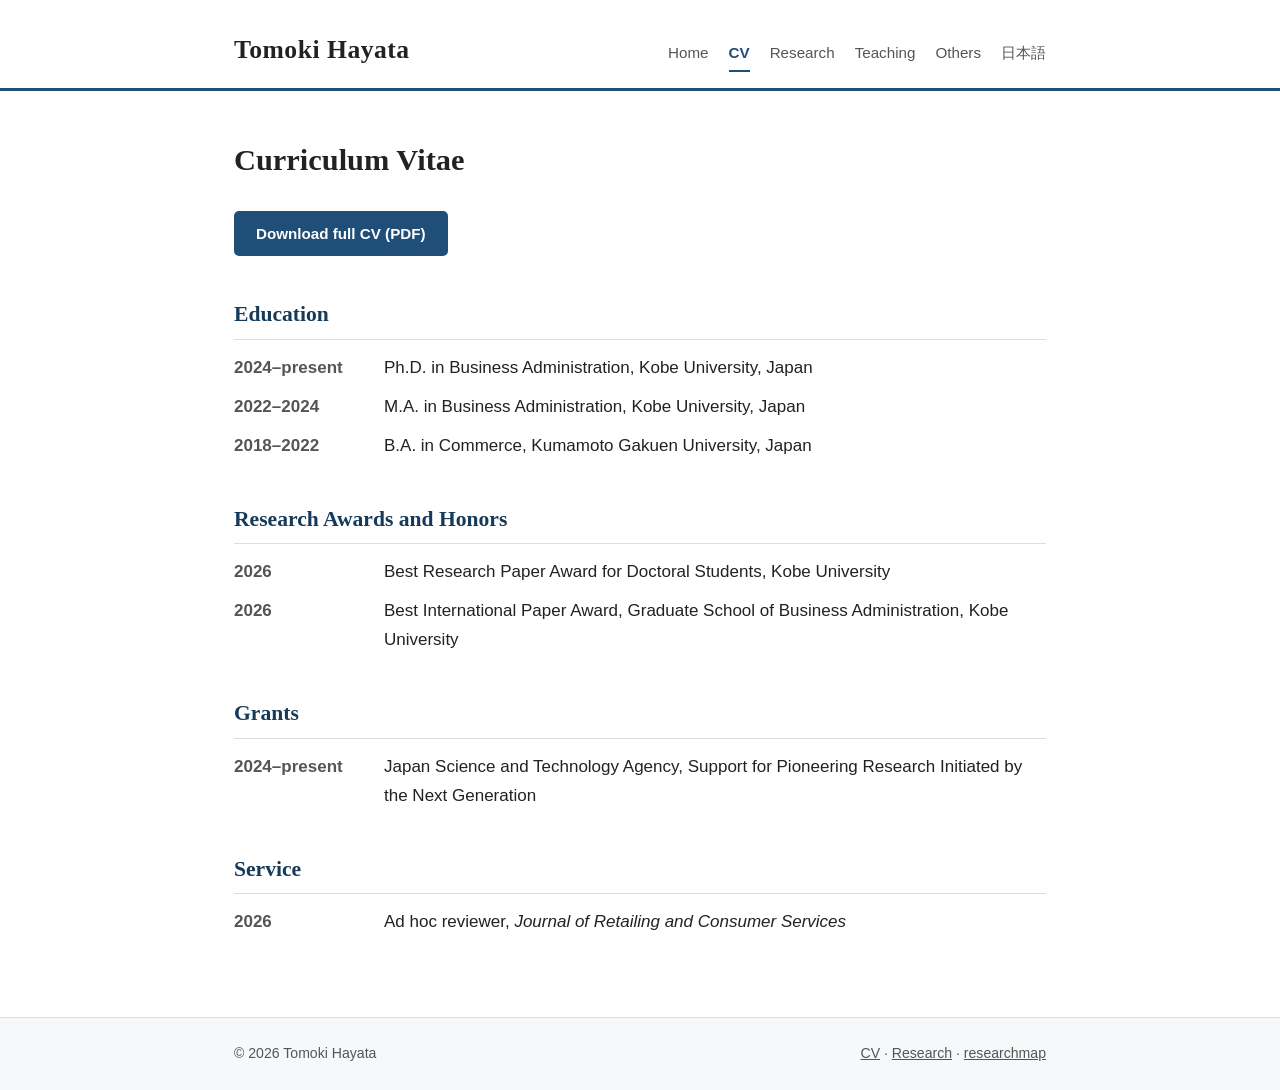
==== cv.html @ ef1b4e96 "Initial version of personal academic website (migrated from Google Sites) Co-Authored-By: Claude Fab" ====
<!DOCTYPE html>
<html lang="en">
<head>
  <meta charset="utf-8">
  <meta name="viewport" content="width=device-width, initial-scale=1">
  <title>CV — Tomoki Hayata</title>
  <link rel="stylesheet" href="assets/style.css">
</head>
<body>

<header class="site-header">
  <div class="container">
    <a class="site-title" href="index.html">Tomoki Hayata</a>
    <nav class="site-nav">
      <a href="index.html">Home</a>
      <a href="cv.html" class="active">CV</a>
      <a href="research.html">Research</a>
      <a href="teaching.html">Teaching</a>
      <a href="others.html">Others</a>
      <a href="ja.html">日本語</a>
    </nav>
  </div>
</header>

<main>
  <div class="container">

    <h1>Curriculum Vitae</h1>

    <p><a class="button" href="cv.pdf">Download full CV (PDF)</a></p>

    <h2>Education</h2>
    <ul class="cv-list">
      <li>
        <span class="date">2024&ndash;present</span>
        <span>Ph.D. in Business Administration, Kobe University, Japan</span>
      </li>
      <li>
        <span class="date">2022&ndash;2024</span>
        <span>M.A. in Business Administration, Kobe University, Japan</span>
      </li>
      <li>
        <span class="date">2018&ndash;2022</span>
        <span>B.A. in Commerce, Kumamoto Gakuen University, Japan</span>
      </li>
    </ul>

    <h2>Research Awards and Honors</h2>
    <ul class="cv-list">
      <li>
        <span class="date">2026</span>
        <span>Best Research Paper Award for Doctoral Students, Kobe University</span>
      </li>
      <li>
        <span class="date">2026</span>
        <span>Best International Paper Award, Graduate School of Business Administration, Kobe University</span>
      </li>
    </ul>

    <h2>Grants</h2>
    <ul class="cv-list">
      <li>
        <span class="date">2024&ndash;present</span>
        <span>Japan Science and Technology Agency, Support for Pioneering Research Initiated by the Next Generation</span>
      </li>
    </ul>

    <h2>Service</h2>
    <ul class="cv-list">
      <li>
        <span class="date">2026</span>
        <span>Ad hoc reviewer, <span class="journal">Journal of Retailing and Consumer Services</span></span>
      </li>
    </ul>

  </div>
</main>

<footer class="site-footer">
  <div class="container">
    <span>&copy; 2026 Tomoki Hayata</span>
    <span>
      <a href="cv.html">CV</a> &middot;
      <a href="research.html">Research</a> &middot;
      <a href="https://researchmap.jp/hayatat?lang=en">researchmap</a>
    </span>
  </div>
</footer>

</body>
</html>
---- assets/style.css ----
/* ===============================================
   Tomoki Hayata — Academic Homepage
   =============================================== */

:root {
  --accent: #1f4e79;
  --accent-dark: #163a5a;
  --text: #222222;
  --text-muted: #555555;
  --rule: #dddddd;
  --bg-soft: #f7f8fa;
  --serif: Georgia, "Times New Roman", "Hiragino Mincho ProN", "Yu Mincho", serif;
  --sans: -apple-system, BlinkMacSystemFont, "Segoe UI", Helvetica, Arial,
    "Hiragino Kaku Gothic ProN", "Yu Gothic", Meiryo, sans-serif;
}

* {
  box-sizing: border-box;
  margin: 0;
  padding: 0;
}

html {
  scroll-behavior: smooth;
}

body {
  font-family: var(--sans);
  font-size: 17px;
  line-height: 1.7;
  color: var(--text);
  background: #ffffff;
}

.container {
  max-width: 860px;
  margin: 0 auto;
  padding: 0 24px;
}

/* ---------- Header / Navigation ---------- */

.site-header {
  border-bottom: 3px solid var(--accent);
  background: #ffffff;
}

.site-header .container {
  display: flex;
  flex-wrap: wrap;
  align-items: baseline;
  justify-content: space-between;
  padding-top: 28px;
  padding-bottom: 16px;
}

.site-title {
  font-family: var(--serif);
  font-size: 1.6rem;
  font-weight: 700;
  letter-spacing: 0.02em;
  color: var(--text);
  text-decoration: none;
}

.site-nav {
  display: flex;
  flex-wrap: wrap;
  gap: 4px 20px;
  font-size: 0.95rem;
}

.site-nav a {
  color: var(--text-muted);
  text-decoration: none;
  padding: 4px 0;
  border-bottom: 2px solid transparent;
}

.site-nav a:hover {
  color: var(--accent);
}

.site-nav a.active {
  color: var(--accent);
  border-bottom-color: var(--accent);
  font-weight: 600;
}

/* ---------- Main content ---------- */

main {
  padding: 44px 0 64px;
}

h1 {
  font-family: var(--serif);
  font-size: 1.9rem;
  font-weight: 700;
  margin-bottom: 24px;
  color: var(--text);
}

h2 {
  font-family: var(--serif);
  font-size: 1.35rem;
  font-weight: 700;
  color: var(--accent-dark);
  margin: 40px 0 14px;
  padding-bottom: 6px;
  border-bottom: 1px solid var(--rule);
}

h2:first-child {
  margin-top: 0;
}

h3 {
  font-size: 1.05rem;
  font-weight: 700;
  margin: 24px 0 10px;
}

p {
  margin-bottom: 14px;
}

a {
  color: var(--accent);
}

a:hover {
  color: var(--accent-dark);
}

ul {
  margin: 0 0 16px 1.3em;
}

li {
  margin-bottom: 8px;
}

em,
.journal {
  font-style: italic;
}

/* ---------- Home: profile section ---------- */

.profile {
  display: flex;
  gap: 36px;
  align-items: flex-start;
}

.profile-photo {
  flex: 0 0 200px;
}

.profile-photo img {
  width: 200px;
  height: auto;
  border-radius: 6px;
  display: block;
}

.profile-text h1 {
  margin-bottom: 4px;
}

.profile-text .affiliation {
  color: var(--text-muted);
  margin-bottom: 18px;
  line-height: 1.5;
}

/* ---------- Contact block ---------- */

.contact-list {
  list-style: none;
  margin-left: 0;
}

.contact-list li {
  margin-bottom: 6px;
}

.contact-list .label {
  display: inline-block;
  min-width: 90px;
  font-weight: 600;
  color: var(--text-muted);
}

/* ---------- News / spotlight ---------- */

.news-list {
  list-style: none;
  margin-left: 0;
}

.news-list li {
  display: flex;
  gap: 16px;
  margin-bottom: 10px;
}

.news-list .date {
  flex: 0 0 90px;
  font-weight: 600;
  color: var(--accent-dark);
}

/* ---------- CV-style date rows ---------- */

.cv-list {
  list-style: none;
  margin-left: 0;
}

.cv-list li {
  display: flex;
  gap: 20px;
  margin-bottom: 10px;
}

.cv-list .date {
  flex: 0 0 130px;
  font-weight: 600;
  color: var(--text-muted);
}

/* ---------- Publication list ---------- */

.pub-list {
  list-style: none;
  margin-left: 0;
}

.pub-list li {
  margin-bottom: 16px;
  padding-left: 1.2em;
  text-indent: -1.2em;
}

/* ---------- Buttons ---------- */

.button {
  display: inline-block;
  background: var(--accent);
  color: #ffffff;
  padding: 10px 22px;
  border-radius: 5px;
  text-decoration: none;
  font-weight: 600;
  font-size: 0.95rem;
}

.button:hover {
  background: var(--accent-dark);
  color: #ffffff;
}

/* ---------- Footer ---------- */

.site-footer {
  border-top: 1px solid var(--rule);
  background: var(--bg-soft);
  padding: 24px 0;
  font-size: 0.88rem;
  color: var(--text-muted);
}

.site-footer .container {
  display: flex;
  flex-wrap: wrap;
  gap: 8px 24px;
  justify-content: space-between;
}

.site-footer a {
  color: var(--text-muted);
}

/* ---------- Responsive ---------- */

@media (max-width: 640px) {
  .site-header .container {
    flex-direction: column;
    gap: 10px;
  }

  .profile {
    flex-direction: column;
    align-items: center;
    text-align: center;
  }

  .profile-text {
    text-align: left;
  }

  .news-list li,
  .cv-list li {
    flex-direction: column;
    gap: 0;
  }

  .news-list .date,
  .cv-list .date {
    flex: none;
  }
}
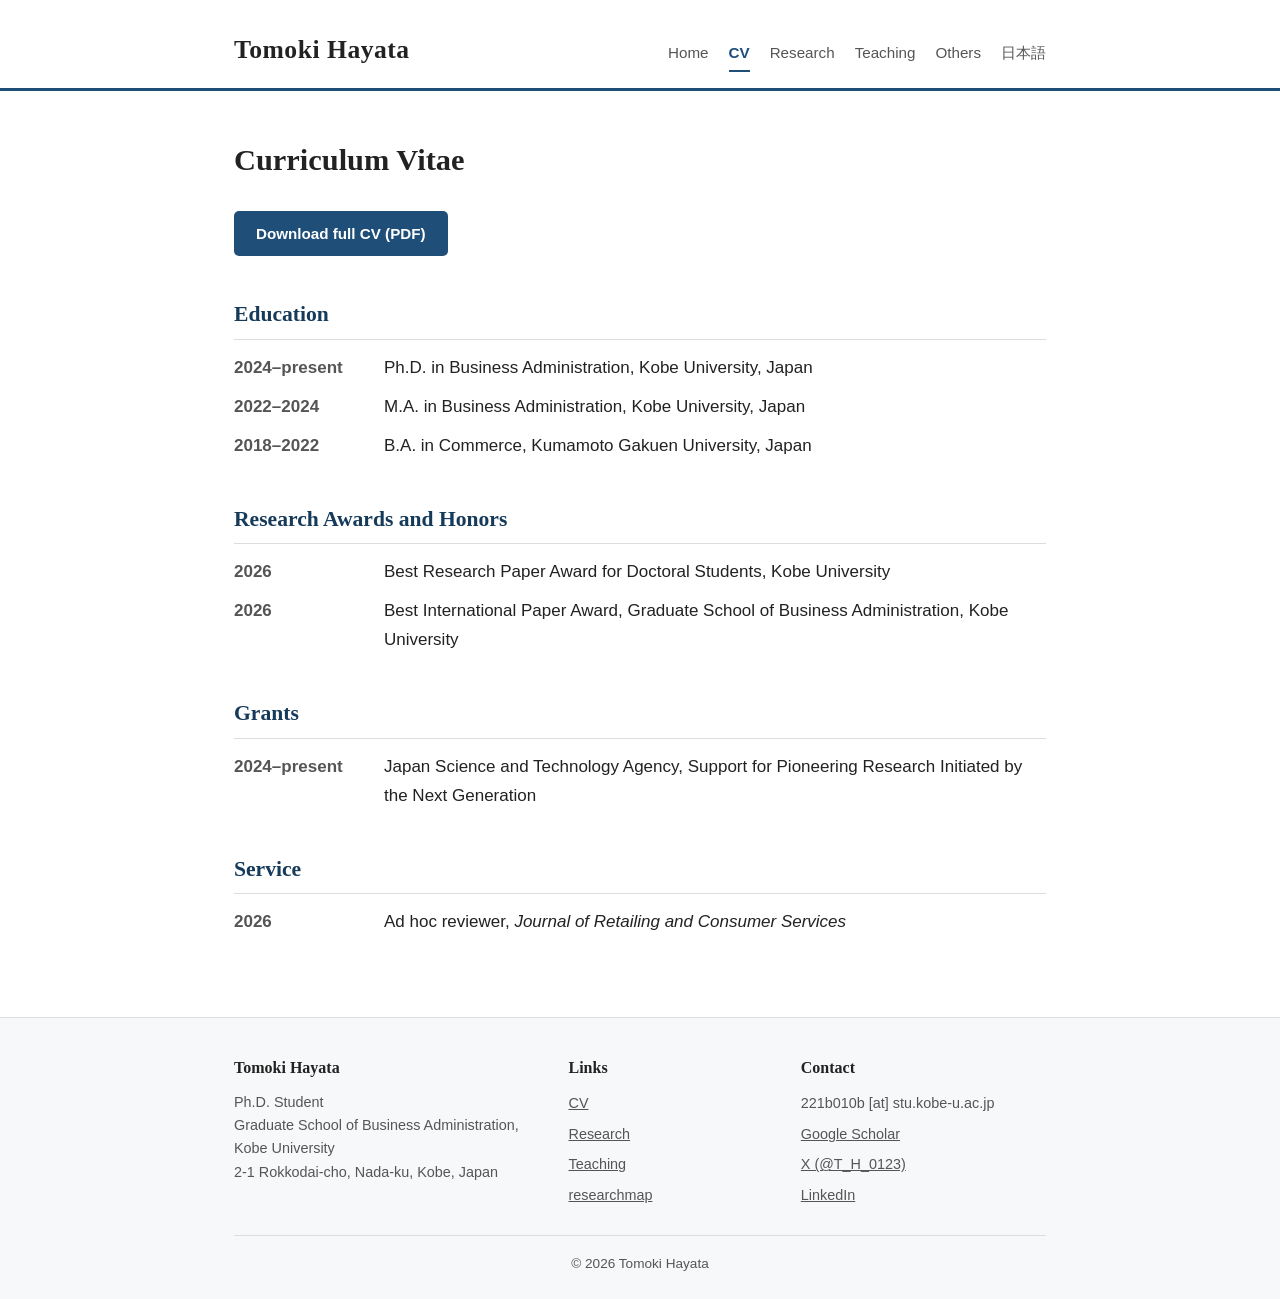
==== commit f3a60a35: "Restyle home and research pages after gitagopinath.github.io - Home: third-person bio, email/office " ====
--- a/cv.html
+++ b/cv.html
@@ -78,12 +78,35 @@
 
 <footer class="site-footer">
   <div class="container">
-    <span>&copy; 2026 Tomoki Hayata</span>
-    <span>
-      <a href="cv.html">CV</a> &middot;
-      <a href="research.html">Research</a> &middot;
-      <a href="https://researchmap.jp/hayatat?lang=en">researchmap</a>
-    </span>
+    <div class="footer-cols">
+      <div>
+        <h4>Tomoki Hayata</h4>
+        <p>
+          Ph.D. Student<br>
+          Graduate School of Business Administration, Kobe University<br>
+          2-1 Rokkodai-cho, Nada-ku, Kobe, Japan
+        </p>
+      </div>
+      <div>
+        <h4>Links</h4>
+        <ul>
+          <li><a href="cv.html">CV</a></li>
+          <li><a href="research.html">Research</a></li>
+          <li><a href="teaching.html">Teaching</a></li>
+          <li><a href="https://researchmap.jp/hayatat?lang=en">researchmap</a></li>
+        </ul>
+      </div>
+      <div>
+        <h4>Contact</h4>
+        <ul>
+          <li>221b010b [at] stu.kobe-u.ac.jp</li>
+          <li><a href="https://scholar.google.com/citations?user=lMuCdc4AAAAJ">Google Scholar</a></li>
+          <li><a href="https://twitter.com/T_H_0123">X (@T_H_0123)</a></li>
+          <li><a href="https://www.linkedin.com/in/tomoki-hayata-b653423a1">LinkedIn</a></li>
+        </ul>
+      </div>
+    </div>
+    <div class="footer-bottom">&copy; 2026 Tomoki Hayata</div>
   </div>
 </footer>
 
--- a/assets/style.css
+++ b/assets/style.css
@@ -175,6 +175,117 @@
   line-height: 1.5;
 }
 
+/* ---------- Profile contact lines & social icons ---------- */
+
+.profile-contact {
+  margin: 4px 0 0;
+  color: var(--text-muted);
+  font-size: 0.95rem;
+  line-height: 1.6;
+}
+
+.profile-contact .label {
+  font-weight: 600;
+}
+
+.social-icons {
+  display: flex;
+  align-items: center;
+  gap: 12px;
+  margin-top: 14px;
+}
+
+.social-icons a {
+  display: inline-flex;
+  align-items: center;
+  justify-content: center;
+  width: 36px;
+  height: 36px;
+  border-radius: 50%;
+  background: var(--bg-soft);
+  border: 1px solid var(--rule);
+}
+
+.social-icons a:hover {
+  background: var(--accent);
+  border-color: var(--accent);
+}
+
+.social-icons svg {
+  width: 17px;
+  height: 17px;
+  fill: var(--accent-dark);
+}
+
+.social-icons a:hover svg {
+  fill: #ffffff;
+}
+
+/* ---------- Spotlight cards ---------- */
+
+.spotlight-grid {
+  display: grid;
+  grid-template-columns: repeat(3, 1fr);
+  gap: 20px;
+  margin-top: 6px;
+}
+
+.spotlight-card {
+  display: flex;
+  flex-direction: column;
+  gap: 8px;
+  border: 1px solid var(--rule);
+  border-top: 3px solid var(--accent);
+  border-radius: 8px;
+  padding: 18px;
+  background: #ffffff;
+  box-shadow: 0 1px 3px rgba(0, 0, 0, 0.06);
+}
+
+.spotlight-card .tag {
+  font-size: 0.72rem;
+  font-weight: 700;
+  letter-spacing: 0.09em;
+  text-transform: uppercase;
+  color: var(--accent);
+}
+
+.spotlight-card .title {
+  font-weight: 600;
+  line-height: 1.45;
+}
+
+.spotlight-card .meta {
+  font-size: 0.87rem;
+  color: var(--text-muted);
+}
+
+.spotlight-card .more {
+  margin-top: auto;
+  padding-top: 4px;
+  font-size: 0.9rem;
+  font-weight: 600;
+  text-decoration: none;
+}
+
+/* ---------- Publication entries ---------- */
+
+.pub-entry {
+  margin-bottom: 22px;
+}
+
+.pub-entry .pub-title {
+  font-weight: 700;
+}
+
+.pub-entry .pub-authors {
+  margin-bottom: 0;
+}
+
+.pub-entry .pub-venue {
+  margin-bottom: 0;
+}
+
 /* ---------- Contact block ---------- */
 
 .contact-list {
@@ -267,20 +378,52 @@
 .site-footer {
   border-top: 1px solid var(--rule);
   background: var(--bg-soft);
-  padding: 24px 0;
-  font-size: 0.88rem;
-  color: var(--text-muted);
-}
-
-.site-footer .container {
-  display: flex;
-  flex-wrap: wrap;
-  gap: 8px 24px;
-  justify-content: space-between;
+  padding: 36px 0 24px;
+  font-size: 0.9rem;
+  color: var(--text-muted);
 }
 
 .site-footer a {
   color: var(--text-muted);
+}
+
+.site-footer a:hover {
+  color: var(--accent);
+}
+
+.footer-cols {
+  display: grid;
+  grid-template-columns: 1.5fr 1fr 1.2fr;
+  gap: 28px;
+  padding-bottom: 22px;
+}
+
+.footer-cols h4 {
+  font-family: var(--serif);
+  font-size: 1rem;
+  color: var(--text);
+  margin-bottom: 10px;
+}
+
+.footer-cols p {
+  margin-bottom: 6px;
+  line-height: 1.6;
+}
+
+.footer-cols ul {
+  list-style: none;
+  margin: 0;
+}
+
+.footer-cols li {
+  margin-bottom: 6px;
+}
+
+.footer-bottom {
+  border-top: 1px solid var(--rule);
+  padding-top: 16px;
+  text-align: center;
+  font-size: 0.85rem;
 }
 
 /* ---------- Responsive ---------- */
@@ -311,4 +454,23 @@
   .cv-list .date {
     flex: none;
   }
-}
+
+  .profile .social-icons {
+    justify-content: center;
+  }
+
+  .profile-text .social-icons {
+    justify-content: flex-start;
+  }
+}
+
+@media (max-width: 760px) {
+  .spotlight-grid {
+    grid-template-columns: 1fr;
+  }
+
+  .footer-cols {
+    grid-template-columns: 1fr;
+    gap: 20px;
+  }
+}
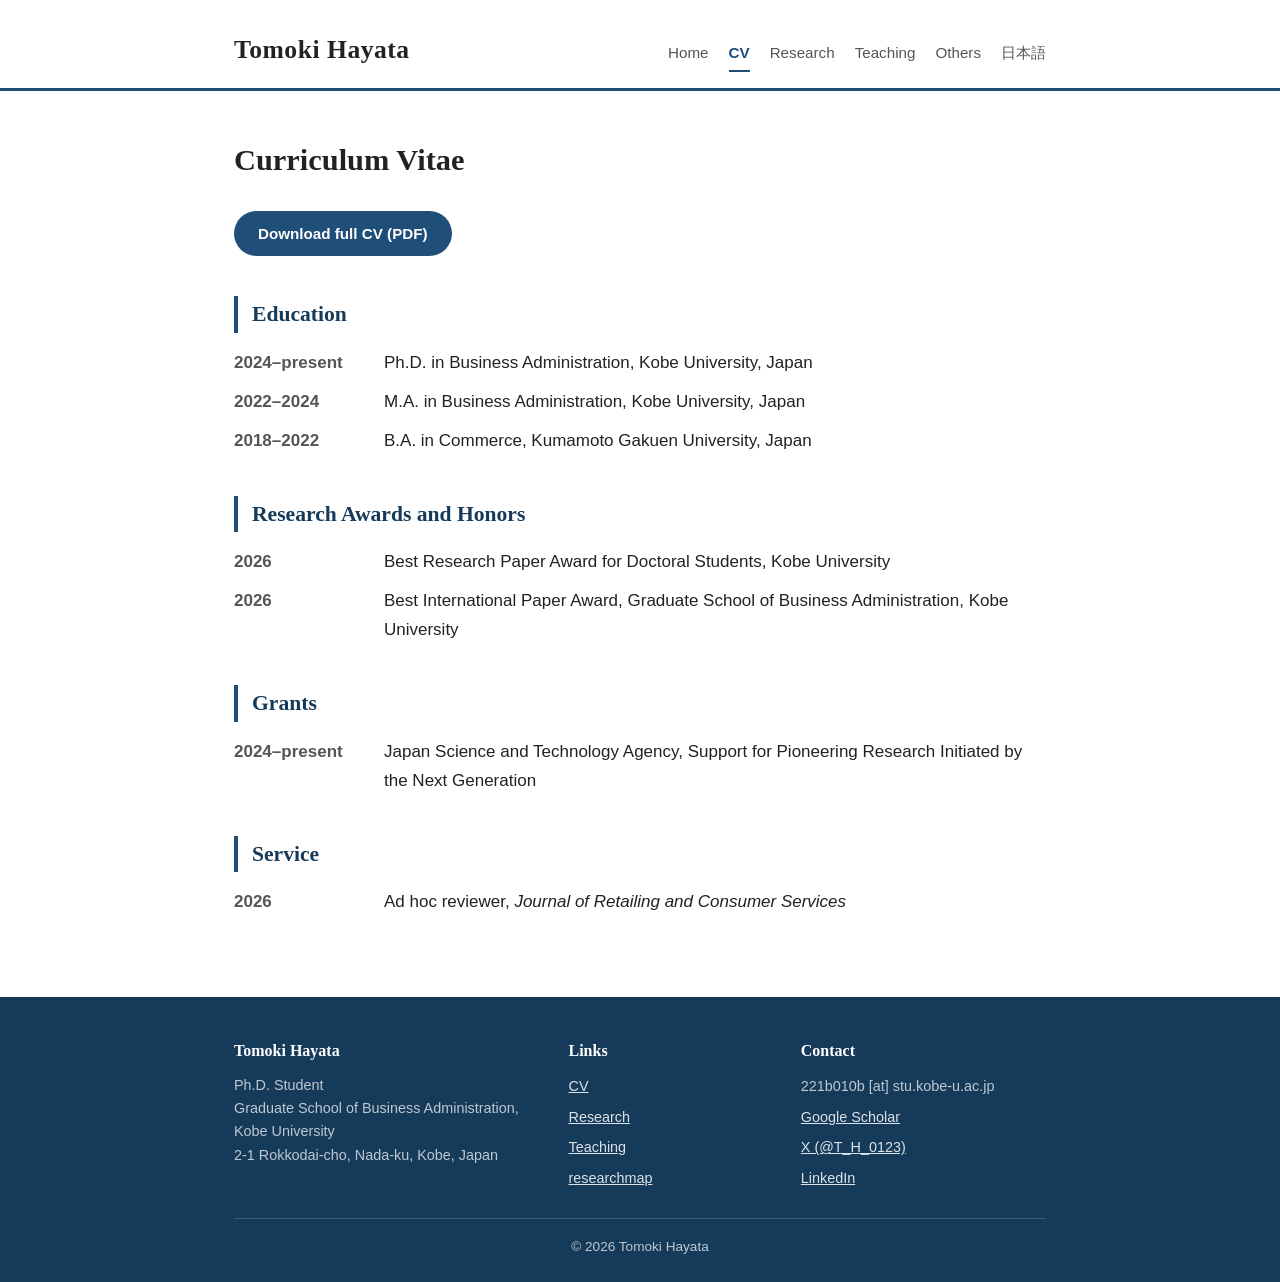
==== commit 647b896b: "Add profile photo, abstracts, favicon, OGP tags, and R&R list - Crop and install user's photo as ima" ====
--- a/cv.html
+++ b/cv.html
@@ -4,6 +4,13 @@
   <meta charset="utf-8">
   <meta name="viewport" content="width=device-width, initial-scale=1">
   <title>CV — Tomoki Hayata</title>
+  <meta name="description" content="Curriculum vitae of Tomoki Hayata, Ph.D. Student at Kobe University.">
+  <meta property="og:title" content="CV — Tomoki Hayata">
+  <meta property="og:description" content="Curriculum vitae of Tomoki Hayata, Ph.D. Student at Kobe University.">
+  <meta property="og:type" content="website">
+  <meta property="og:locale" content="en_US">
+  <meta name="twitter:card" content="summary">
+  <link rel="icon" type="image/svg+xml" href="images/favicon.svg">
   <link rel="stylesheet" href="assets/style.css">
 </head>
 <body>
--- a/assets/style.css
+++ b/assets/style.css
@@ -5,6 +5,8 @@
 :root {
   --accent: #1f4e79;
   --accent-dark: #163a5a;
+  --gold: #b07d2b;
+  --gold-dark: #8a6420;
   --text: #222222;
   --text-muted: #555555;
   --rule: #dddddd;
@@ -106,9 +108,9 @@
   font-size: 1.35rem;
   font-weight: 700;
   color: var(--accent-dark);
-  margin: 40px 0 14px;
-  padding-bottom: 6px;
-  border-bottom: 1px solid var(--rule);
+  margin: 40px 0 16px;
+  padding-left: 14px;
+  border-left: 4px solid var(--accent);
 }
 
 h2:first-child {
@@ -146,7 +148,18 @@
   font-style: italic;
 }
 
-/* ---------- Home: profile section ---------- */
+/* ---------- Home: hero band & profile section ---------- */
+
+main.has-hero {
+  padding-top: 0;
+}
+
+.hero {
+  background: linear-gradient(180deg, #eef3f8 0%, #ffffff 100%);
+  border-bottom: 1px solid var(--rule);
+  padding: 52px 0 44px;
+  margin-bottom: 44px;
+}
 
 .profile {
   display: flex;
@@ -240,14 +253,33 @@
   padding: 18px;
   background: #ffffff;
   box-shadow: 0 1px 3px rgba(0, 0, 0, 0.06);
+  transition: transform 0.15s ease, box-shadow 0.15s ease;
+}
+
+.spotlight-card:hover {
+  transform: translateY(-3px);
+  box-shadow: 0 8px 18px rgba(31, 78, 121, 0.14);
+}
+
+.spotlight-card.award {
+  border-top-color: var(--gold);
 }
 
 .spotlight-card .tag {
-  font-size: 0.72rem;
+  align-self: flex-start;
+  font-size: 0.7rem;
   font-weight: 700;
   letter-spacing: 0.09em;
   text-transform: uppercase;
   color: var(--accent);
+  background: rgba(31, 78, 121, 0.08);
+  padding: 3px 10px;
+  border-radius: 999px;
+}
+
+.spotlight-card.award .tag {
+  color: var(--gold-dark);
+  background: rgba(176, 125, 43, 0.12);
 }
 
 .spotlight-card .title {
@@ -280,10 +312,74 @@
 
 .pub-entry .pub-authors {
   margin-bottom: 0;
+  color: var(--text-muted);
+  font-size: 0.95rem;
 }
 
 .pub-entry .pub-venue {
   margin-bottom: 0;
+}
+
+.pub-entry .pub-links {
+  margin: 8px 0 0;
+}
+
+.pub-link {
+  display: inline-block;
+  font-size: 0.8rem;
+  font-weight: 600;
+  padding: 3px 14px;
+  margin-right: 8px;
+  border: 1.5px solid var(--accent);
+  border-radius: 999px;
+  color: var(--accent);
+  text-decoration: none;
+  transition: background 0.15s ease, color 0.15s ease;
+}
+
+.pub-link:hover {
+  background: var(--accent);
+  color: #ffffff;
+}
+
+.pub-entry details.abstract {
+  margin-top: 10px;
+}
+
+.pub-entry details.abstract summary {
+  cursor: pointer;
+  display: inline-block;
+  font-size: 0.8rem;
+  font-weight: 600;
+  color: var(--accent);
+  padding: 3px 14px;
+  border: 1.5px solid var(--rule);
+  border-radius: 999px;
+  user-select: none;
+}
+
+.pub-entry details.abstract summary:hover {
+  border-color: var(--accent);
+}
+
+.pub-entry details.abstract[open] summary {
+  background: var(--bg-soft);
+  border-color: var(--accent);
+}
+
+.pub-entry details.abstract p {
+  margin: 10px 0 0;
+  padding: 14px 16px;
+  background: var(--bg-soft);
+  border-left: 3px solid var(--accent);
+  border-radius: 0 6px 6px 0;
+  font-size: 0.93rem;
+  line-height: 1.7;
+}
+
+.rip-note {
+  font-size: 0.88rem;
+  color: var(--text-muted);
 }
 
 /* ---------- Contact block ---------- */
@@ -361,8 +457,8 @@
   display: inline-block;
   background: var(--accent);
   color: #ffffff;
-  padding: 10px 22px;
-  border-radius: 5px;
+  padding: 10px 24px;
+  border-radius: 999px;
   text-decoration: none;
   font-weight: 600;
   font-size: 0.95rem;
@@ -376,19 +472,18 @@
 /* ---------- Footer ---------- */
 
 .site-footer {
-  border-top: 1px solid var(--rule);
-  background: var(--bg-soft);
-  padding: 36px 0 24px;
+  background: var(--accent-dark);
+  padding: 40px 0 24px;
   font-size: 0.9rem;
-  color: var(--text-muted);
+  color: rgba(255, 255, 255, 0.72);
 }
 
 .site-footer a {
-  color: var(--text-muted);
+  color: rgba(255, 255, 255, 0.85);
 }
 
 .site-footer a:hover {
-  color: var(--accent);
+  color: #ffffff;
 }
 
 .footer-cols {
@@ -401,7 +496,7 @@
 .footer-cols h4 {
   font-family: var(--serif);
   font-size: 1rem;
-  color: var(--text);
+  color: #ffffff;
   margin-bottom: 10px;
 }
 
@@ -420,7 +515,7 @@
 }
 
 .footer-bottom {
-  border-top: 1px solid var(--rule);
+  border-top: 1px solid rgba(255, 255, 255, 0.18);
   padding-top: 16px;
   text-align: center;
   font-size: 0.85rem;
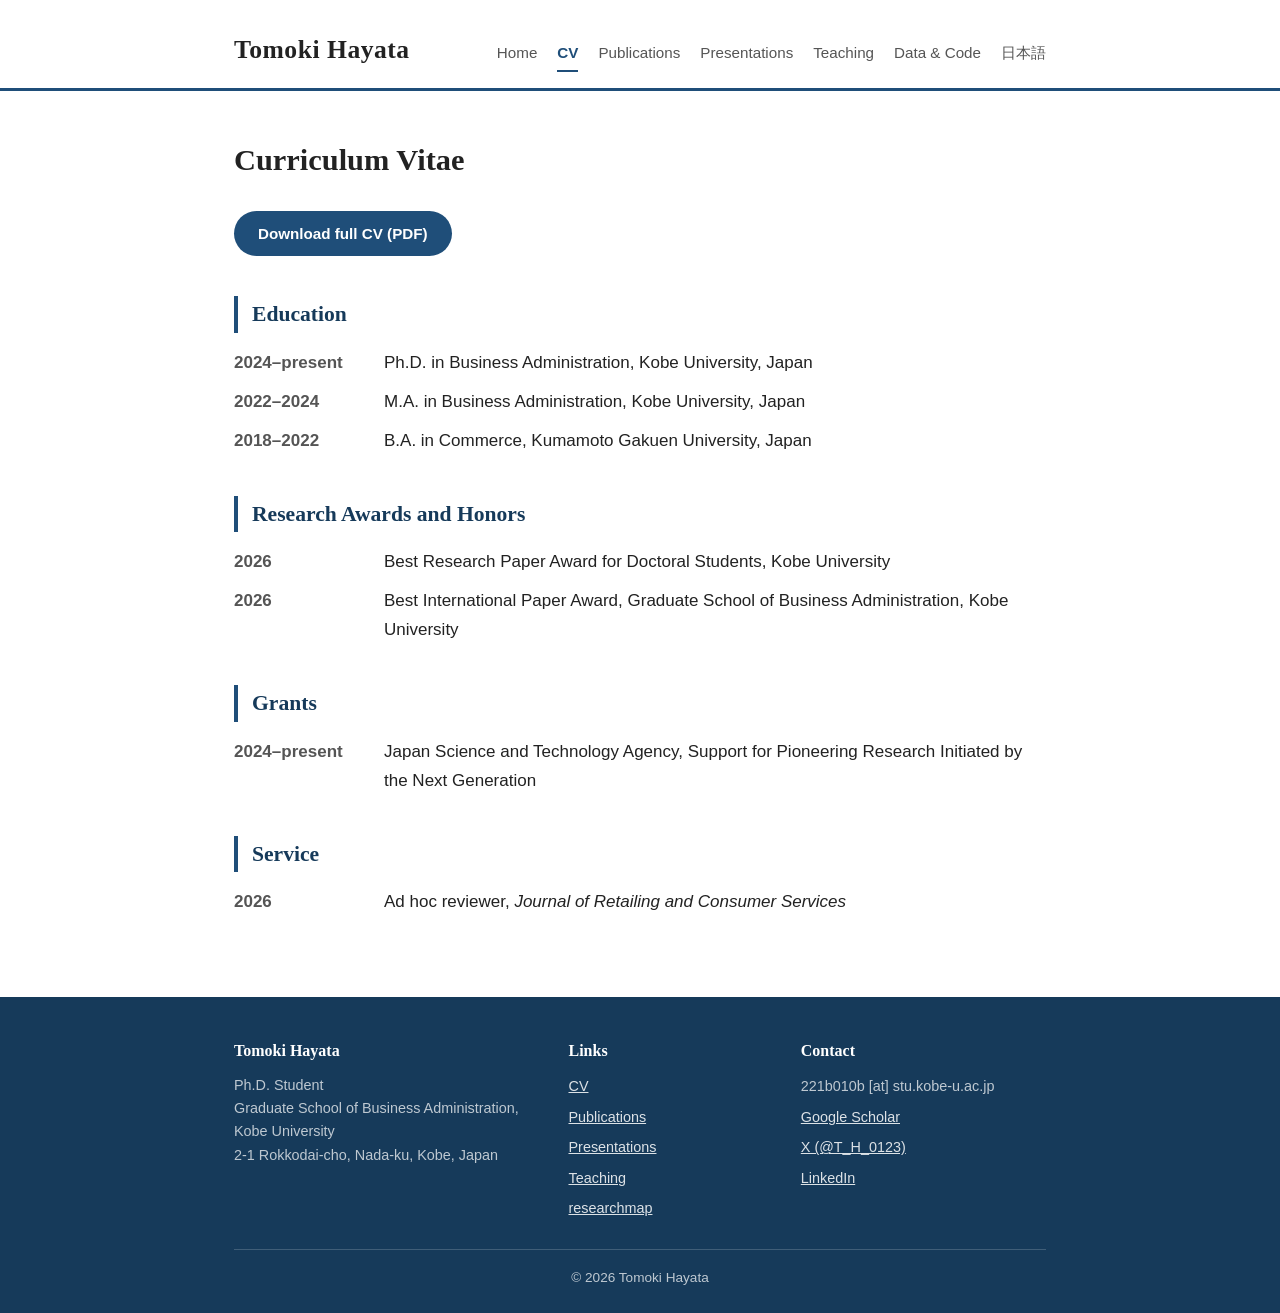
==== commit e7bab817: "Add Google Analytics 4 tag to all pages Co-Authored-By: Claude Fable 5 <noreply@anthropic.com>" ====
--- a/cv.html
+++ b/cv.html
@@ -3,12 +3,22 @@
 <head>
   <meta charset="utf-8">
   <meta name="viewport" content="width=device-width, initial-scale=1">
+  <!-- Google tag (gtag.js) -->
+  <script async src="https://www.googletagmanager.com/gtag/js?id=G-VNYNLFW60Y"></script>
+  <script>
+    window.dataLayer = window.dataLayer || [];
+    function gtag(){dataLayer.push(arguments);}
+    gtag('js', new Date());
+    gtag('config', 'G-VNYNLFW60Y');
+  </script>
   <title>CV — Tomoki Hayata</title>
   <meta name="description" content="Curriculum vitae of Tomoki Hayata, Ph.D. Student at Kobe University.">
   <meta property="og:title" content="CV — Tomoki Hayata">
   <meta property="og:description" content="Curriculum vitae of Tomoki Hayata, Ph.D. Student at Kobe University.">
   <meta property="og:type" content="website">
   <meta property="og:locale" content="en_US">
+  <meta property="og:url" content="https://hayatat-totrian.github.io/cv.html">
+  <meta property="og:image" content="https://hayatat-totrian.github.io/images/profile.jpg">
   <meta name="twitter:card" content="summary">
   <link rel="icon" type="image/svg+xml" href="images/favicon.svg">
   <link rel="stylesheet" href="assets/style.css">
@@ -21,9 +31,10 @@
     <nav class="site-nav">
       <a href="index.html">Home</a>
       <a href="cv.html" class="active">CV</a>
-      <a href="research.html">Research</a>
+      <a href="publications.html">Publications</a>
+      <a href="presentations.html">Presentations</a>
       <a href="teaching.html">Teaching</a>
-      <a href="others.html">Others</a>
+      <a href="data.html">Data &amp; Code</a>
       <a href="ja.html">日本語</a>
     </nav>
   </div>
@@ -98,7 +109,8 @@
         <h4>Links</h4>
         <ul>
           <li><a href="cv.html">CV</a></li>
-          <li><a href="research.html">Research</a></li>
+          <li><a href="publications.html">Publications</a></li>
+          <li><a href="presentations.html">Presentations</a></li>
           <li><a href="teaching.html">Teaching</a></li>
           <li><a href="https://researchmap.jp/hayatat?lang=en">researchmap</a></li>
         </ul>
--- a/assets/style.css
+++ b/assets/style.css
@@ -155,12 +155,26 @@
 }
 
 .hero {
+  position: relative;
+  overflow: hidden;
   background: linear-gradient(180deg, #eef3f8 0%, #ffffff 100%);
   border-bottom: 1px solid var(--rule);
   padding: 52px 0 44px;
   margin-bottom: 44px;
 }
 
+.hero-canvas {
+  position: absolute;
+  inset: 0;
+  width: 100%;
+  height: 100%;
+}
+
+.hero .container {
+  position: relative;
+  z-index: 1;
+}
+
 .profile {
   display: flex;
   gap: 36px;
@@ -169,6 +183,7 @@
 
 .profile-photo {
   flex: 0 0 200px;
+  margin-top: 14px;
 }
 
 .profile-photo img {
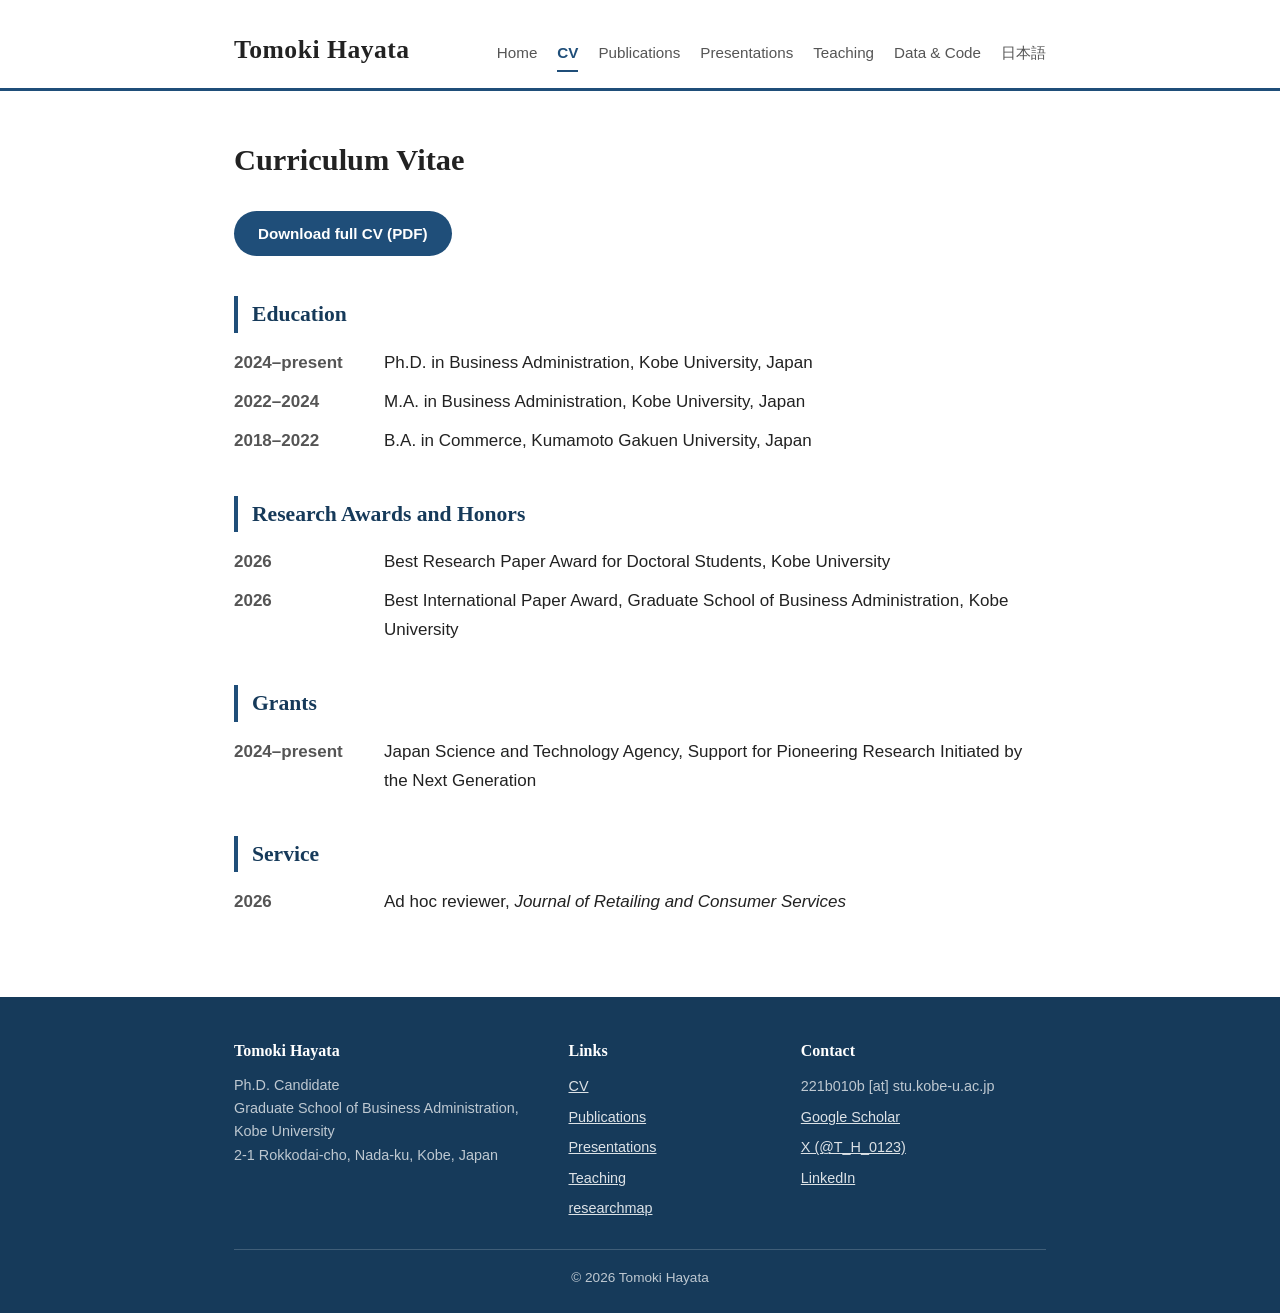
==== commit 4ae9fa3c: "Refresh bio, research interests, and title to Ph.D. Candidate; update CV - New three-sentence bio on" ====
--- a/cv.html
+++ b/cv.html
@@ -12,9 +12,9 @@
     gtag('config', 'G-VNYNLFW60Y');
   </script>
   <title>CV — Tomoki Hayata</title>
-  <meta name="description" content="Curriculum vitae of Tomoki Hayata, Ph.D. Student at Kobe University.">
+  <meta name="description" content="Curriculum vitae of Tomoki Hayata, Ph.D. Candidate at Kobe University.">
   <meta property="og:title" content="CV — Tomoki Hayata">
-  <meta property="og:description" content="Curriculum vitae of Tomoki Hayata, Ph.D. Student at Kobe University.">
+  <meta property="og:description" content="Curriculum vitae of Tomoki Hayata, Ph.D. Candidate at Kobe University.">
   <meta property="og:type" content="website">
   <meta property="og:locale" content="en_US">
   <meta property="og:url" content="https://hayatat-totrian.github.io/cv.html">
@@ -100,7 +100,7 @@
       <div>
         <h4>Tomoki Hayata</h4>
         <p>
-          Ph.D. Student<br>
+          Ph.D. Candidate<br>
           Graduate School of Business Administration, Kobe University<br>
           2-1 Rokkodai-cho, Nada-ku, Kobe, Japan
         </p>
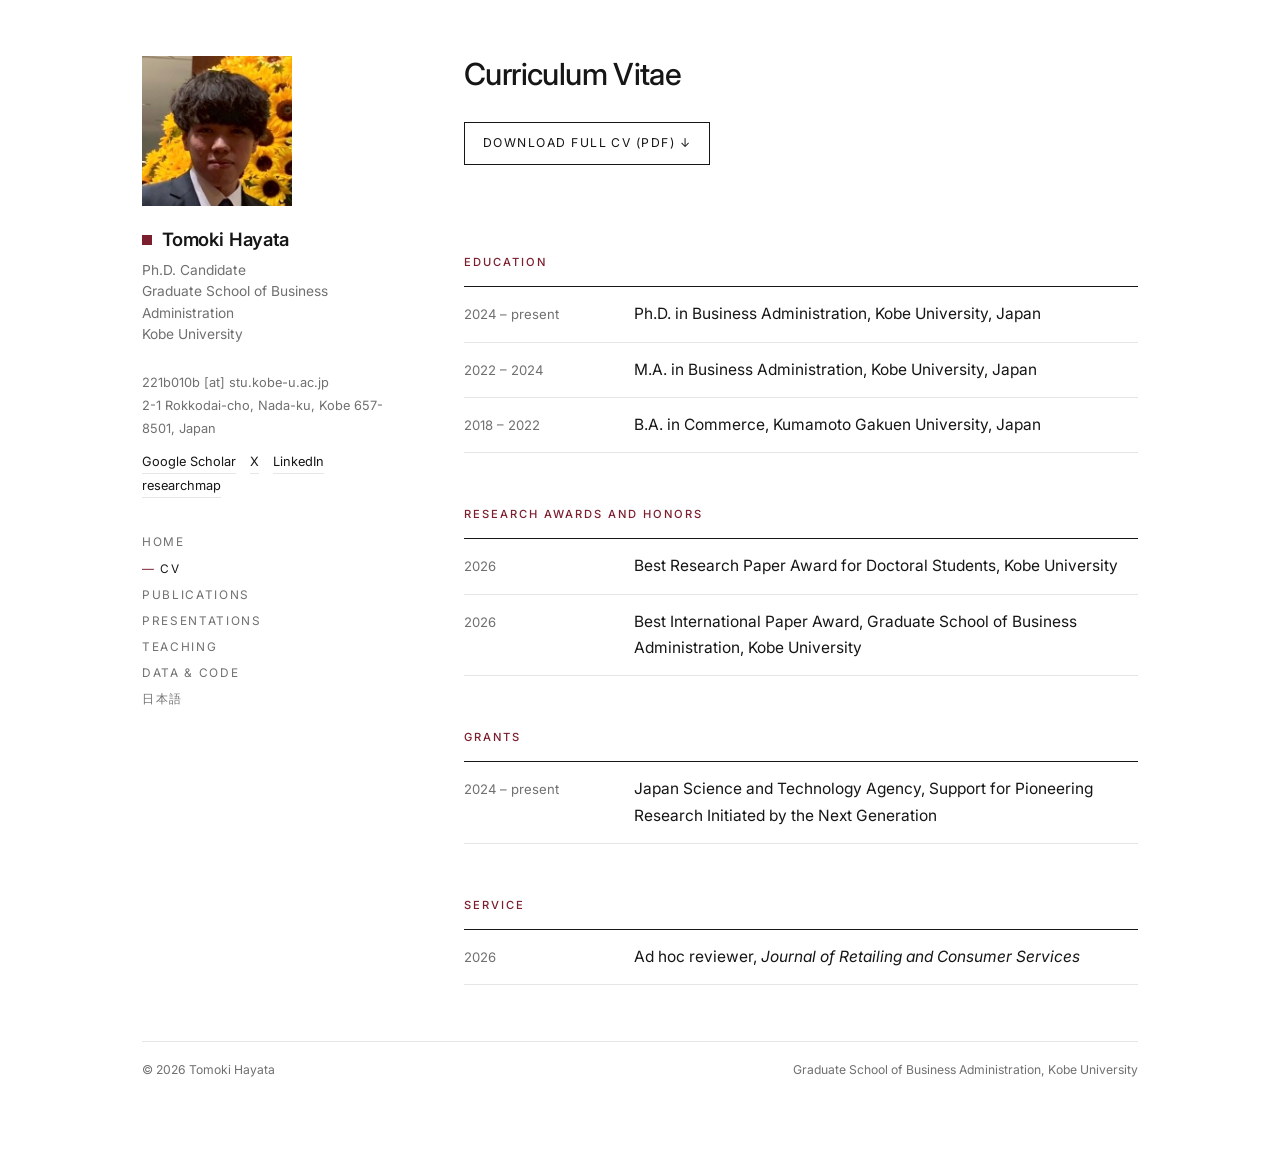
==== commit 41428369: "Redesign: sidebar layout with square photo, hairline rows, and expandable abstracts Replace the top-" ====
--- a/cv.html
+++ b/cv.html
@@ -21,14 +21,29 @@
   <meta property="og:image" content="https://hayatat-totrian.github.io/images/profile.jpg">
   <meta name="twitter:card" content="summary">
   <link rel="icon" type="image/svg+xml" href="images/favicon.svg">
+  <link rel="preconnect" href="https://fonts.googleapis.com">
+  <link rel="preconnect" href="https://fonts.gstatic.com" crossorigin>
+  <link href="https://fonts.googleapis.com/css2?family=Inter:wght@300;400;500;600&display=swap" rel="stylesheet">
   <link rel="stylesheet" href="assets/style.css">
 </head>
 <body>
 
-<header class="site-header">
-  <div class="container">
-    <a class="site-title" href="index.html">Tomoki Hayata</a>
-    <nav class="site-nav">
+<div class="page">
+
+  <aside class="side">
+    <img class="photo" src="images/profile.jpg" alt="Tomoki Hayata">
+    <div class="ident">
+      <div class="name">Tomoki Hayata</div>
+      <p class="aff">Ph.D. Candidate<br>Graduate School of Business Administration<br>Kobe University</p>
+    </div>
+    <p class="meta">221b010b [at] stu.kobe-u.ac.jp<br>2-1 Rokkodai-cho, Nada-ku, Kobe 657-8501, Japan</p>
+    <p class="social">
+      <a href="https://scholar.google.com/citations?user=lMuCdc4AAAAJ">Google Scholar</a>
+      <a href="https://twitter.com/T_H_0123">X</a>
+      <a href="https://www.linkedin.com/in/tomoki-hayata-b653423a1">LinkedIn</a>
+      <a href="https://researchmap.jp/hayatat?lang=en">researchmap</a>
+    </p>
+    <nav class="side-nav" aria-label="Site">
       <a href="index.html">Home</a>
       <a href="cv.html" class="active">CV</a>
       <a href="publications.html">Publications</a>
@@ -37,97 +52,52 @@
       <a href="data.html">Data &amp; Code</a>
       <a href="ja.html">日本語</a>
     </nav>
-  </div>
-</header>
+  </aside>
 
-<main>
-  <div class="container">
+  <main>
 
-    <h1>Curriculum Vitae</h1>
+    <h1 class="title">Curriculum Vitae</h1>
+    <a class="btn" href="cv.pdf">Download full CV (PDF) &darr;</a>
 
-    <p><a class="button" href="cv.pdf">Download full CV (PDF)</a></p>
+    <section class="sec">
+      <h2 class="lab">Education</h2>
+      <div class="defs">
+        <div class="def"><span class="d">2024 &ndash; present</span><span>Ph.D. in Business Administration, Kobe University, Japan</span></div>
+        <div class="def"><span class="d">2022 &ndash; 2024</span><span>M.A. in Business Administration, Kobe University, Japan</span></div>
+        <div class="def"><span class="d">2018 &ndash; 2022</span><span>B.A. in Commerce, Kumamoto Gakuen University, Japan</span></div>
+      </div>
+    </section>
 
-    <h2>Education</h2>
-    <ul class="cv-list">
-      <li>
-        <span class="date">2024&ndash;present</span>
-        <span>Ph.D. in Business Administration, Kobe University, Japan</span>
-      </li>
-      <li>
-        <span class="date">2022&ndash;2024</span>
-        <span>M.A. in Business Administration, Kobe University, Japan</span>
-      </li>
-      <li>
-        <span class="date">2018&ndash;2022</span>
-        <span>B.A. in Commerce, Kumamoto Gakuen University, Japan</span>
-      </li>
-    </ul>
+    <section class="sec">
+      <h2 class="lab">Research Awards and Honors</h2>
+      <div class="defs">
+        <div class="def"><span class="d">2026</span><span>Best Research Paper Award for Doctoral Students, Kobe University</span></div>
+        <div class="def"><span class="d">2026</span><span>Best International Paper Award, Graduate School of Business Administration, Kobe University</span></div>
+      </div>
+    </section>
 
-    <h2>Research Awards and Honors</h2>
-    <ul class="cv-list">
-      <li>
-        <span class="date">2026</span>
-        <span>Best Research Paper Award for Doctoral Students, Kobe University</span>
-      </li>
-      <li>
-        <span class="date">2026</span>
-        <span>Best International Paper Award, Graduate School of Business Administration, Kobe University</span>
-      </li>
-    </ul>
+    <section class="sec">
+      <h2 class="lab">Grants</h2>
+      <div class="defs">
+        <div class="def"><span class="d">2024 &ndash; present</span><span>Japan Science and Technology Agency, Support for Pioneering Research Initiated by the Next Generation</span></div>
+      </div>
+    </section>
 
-    <h2>Grants</h2>
-    <ul class="cv-list">
-      <li>
-        <span class="date">2024&ndash;present</span>
-        <span>Japan Science and Technology Agency, Support for Pioneering Research Initiated by the Next Generation</span>
-      </li>
-    </ul>
+    <section class="sec">
+      <h2 class="lab">Service</h2>
+      <div class="defs">
+        <div class="def"><span class="d">2026</span><span>Ad hoc reviewer, <span class="journal">Journal of Retailing and Consumer Services</span></span></div>
+      </div>
+    </section>
 
-    <h2>Service</h2>
-    <ul class="cv-list">
-      <li>
-        <span class="date">2026</span>
-        <span>Ad hoc reviewer, <span class="journal">Journal of Retailing and Consumer Services</span></span>
-      </li>
-    </ul>
+  </main>
 
-  </div>
-</main>
+  <footer class="foot">
+    <span>&copy; 2026 Tomoki Hayata</span>
+    <span>Graduate School of Business Administration, Kobe University</span>
+  </footer>
 
-<footer class="site-footer">
-  <div class="container">
-    <div class="footer-cols">
-      <div>
-        <h4>Tomoki Hayata</h4>
-        <p>
-          Ph.D. Candidate<br>
-          Graduate School of Business Administration, Kobe University<br>
-          2-1 Rokkodai-cho, Nada-ku, Kobe, Japan
-        </p>
-      </div>
-      <div>
-        <h4>Links</h4>
-        <ul>
-          <li><a href="cv.html">CV</a></li>
-          <li><a href="publications.html">Publications</a></li>
-          <li><a href="presentations.html">Presentations</a></li>
-          <li><a href="teaching.html">Teaching</a></li>
-          <li><a href="https://researchmap.jp/hayatat?lang=en">researchmap</a></li>
-        </ul>
-      </div>
-      <div>
-        <h4>Contact</h4>
-        <ul>
-          <li>221b010b [at] stu.kobe-u.ac.jp</li>
-          <li><a href="https://scholar.google.com/citations?user=lMuCdc4AAAAJ">Google Scholar</a></li>
-          <li><a href="https://twitter.com/T_H_0123">X (@T_H_0123)</a></li>
-          <li><a href="https://www.linkedin.com/in/tomoki-hayata-b653423a1">LinkedIn</a></li>
-        </ul>
-      </div>
-    </div>
-    <div class="footer-bottom">&copy; 2026 Tomoki Hayata</div>
-  </div>
-</footer>
+</div>
 
 </body>
 </html>
--- a/assets/style.css
+++ b/assets/style.css
@@ -1,19 +1,18 @@
 /* ===============================================
    Tomoki Hayata — Academic Homepage
+   Sidebar layout: photo / name / contact / nav on the left,
+   content on the right. Hairline rules, one accent color.
    =============================================== */
 
 :root {
-  --accent: #1f4e79;
-  --accent-dark: #163a5a;
-  --gold: #b07d2b;
-  --gold-dark: #8a6420;
-  --text: #222222;
-  --text-muted: #555555;
-  --rule: #dddddd;
-  --bg-soft: #f7f8fa;
-  --serif: Georgia, "Times New Roman", "Hiragino Mincho ProN", "Yu Mincho", serif;
-  --sans: -apple-system, BlinkMacSystemFont, "Segoe UI", Helvetica, Arial,
-    "Hiragino Kaku Gothic ProN", "Yu Gothic", Meiryo, sans-serif;
+  --ink: #161616;
+  --body: #3c3c3c;
+  --muted: #707070;
+  --rule: #e6e6e6;
+  --soft: #f7f7f7;
+  --accent: #7b1e2e;
+  --sans: "Inter", -apple-system, BlinkMacSystemFont, "Segoe UI",
+    "Hiragino Kaku Gothic ProN", "Hiragino Sans", "Yu Gothic", Meiryo, sans-serif;
 }
 
 * {
@@ -24,123 +23,24 @@
 
 html {
   scroll-behavior: smooth;
+  -webkit-text-size-adjust: 100%;
 }
 
 body {
   font-family: var(--sans);
-  font-size: 17px;
+  font-size: 15.5px;
   line-height: 1.7;
-  color: var(--text);
+  color: var(--ink);
   background: #ffffff;
 }
 
-.container {
-  max-width: 860px;
-  margin: 0 auto;
-  padding: 0 24px;
-}
-
-/* ---------- Header / Navigation ---------- */
-
-.site-header {
-  border-bottom: 3px solid var(--accent);
-  background: #ffffff;
-}
-
-.site-header .container {
-  display: flex;
-  flex-wrap: wrap;
-  align-items: baseline;
-  justify-content: space-between;
-  padding-top: 28px;
-  padding-bottom: 16px;
-}
-
-.site-title {
-  font-family: var(--serif);
-  font-size: 1.6rem;
-  font-weight: 700;
-  letter-spacing: 0.02em;
-  color: var(--text);
+a {
+  color: var(--ink);
   text-decoration: none;
 }
 
-.site-nav {
-  display: flex;
-  flex-wrap: wrap;
-  gap: 4px 20px;
-  font-size: 0.95rem;
-}
-
-.site-nav a {
-  color: var(--text-muted);
-  text-decoration: none;
-  padding: 4px 0;
-  border-bottom: 2px solid transparent;
-}
-
-.site-nav a:hover {
-  color: var(--accent);
-}
-
-.site-nav a.active {
-  color: var(--accent);
-  border-bottom-color: var(--accent);
-  font-weight: 600;
-}
-
-/* ---------- Main content ---------- */
-
-main {
-  padding: 44px 0 64px;
-}
-
-h1 {
-  font-family: var(--serif);
-  font-size: 1.9rem;
-  font-weight: 700;
-  margin-bottom: 24px;
-  color: var(--text);
-}
-
-h2 {
-  font-family: var(--serif);
-  font-size: 1.35rem;
-  font-weight: 700;
-  color: var(--accent-dark);
-  margin: 40px 0 16px;
-  padding-left: 14px;
-  border-left: 4px solid var(--accent);
-}
-
-h2:first-child {
-  margin-top: 0;
-}
-
-h3 {
-  font-size: 1.05rem;
-  font-weight: 700;
-  margin: 24px 0 10px;
-}
-
-p {
-  margin-bottom: 14px;
-}
-
-a {
-  color: var(--accent);
-}
-
-a:hover {
-  color: var(--accent-dark);
-}
-
-ul {
-  margin: 0 0 16px 1.3em;
-}
-
-li {
-  margin-bottom: 8px;
+img {
+  max-width: 100%;
 }
 
 em,
@@ -148,439 +48,493 @@
   font-style: italic;
 }
 
-/* ---------- Home: hero band & profile section ---------- */
-
-main.has-hero {
-  padding-top: 0;
-}
-
-.hero {
-  position: relative;
-  overflow: hidden;
-  background: linear-gradient(180deg, #eef3f8 0%, #ffffff 100%);
-  border-bottom: 1px solid var(--rule);
-  padding: 52px 0 44px;
-  margin-bottom: 44px;
-}
-
-.hero-canvas {
-  position: absolute;
-  inset: 0;
-  width: 100%;
-  height: 100%;
-}
-
-.hero .container {
-  position: relative;
-  z-index: 1;
-}
-
-.profile {
-  display: flex;
-  gap: 36px;
-  align-items: flex-start;
-}
-
-.profile-photo {
-  flex: 0 0 200px;
-  margin-top: 14px;
-}
-
-.profile-photo img {
-  width: 200px;
-  height: auto;
-  border-radius: 6px;
+/* ---------- Page grid ---------- */
+
+.page {
+  max-width: 1060px;
+  margin: 0 auto;
+  padding: 56px 32px 72px;
+  display: grid;
+  grid-template-columns: 250px 1fr;
+  column-gap: 72px;
+  align-items: start;
+}
+
+main {
+  min-width: 0;
+}
+
+/* ---------- Sidebar ---------- */
+
+.side {
+  position: sticky;
+  top: 56px;
+}
+
+.photo {
+  width: 150px;
+  height: 150px;
+  object-fit: cover;
+  object-position: 50% 35%;
   display: block;
-}
-
-.profile-text h1 {
-  margin-bottom: 4px;
-}
-
-.profile-text .affiliation {
-  color: var(--text-muted);
-  margin-bottom: 18px;
-  line-height: 1.5;
-}
-
-/* ---------- Profile contact lines & social icons ---------- */
-
-.profile-contact {
-  margin: 4px 0 0;
-  color: var(--text-muted);
-  font-size: 0.95rem;
-  line-height: 1.6;
-}
-
-.profile-contact .label {
+  margin-bottom: 22px;
+}
+
+.name {
+  font-size: 1.15rem;
   font-weight: 600;
-}
-
-.social-icons {
+  letter-spacing: -0.01em;
+  line-height: 1.3;
   display: flex;
   align-items: center;
-  gap: 12px;
-  margin-top: 14px;
-}
-
-.social-icons a {
-  display: inline-flex;
-  align-items: center;
-  justify-content: center;
-  width: 36px;
-  height: 36px;
-  border-radius: 50%;
-  background: var(--bg-soft);
-  border: 1px solid var(--rule);
-}
-
-.social-icons a:hover {
+  gap: 10px;
+}
+
+.name::before {
+  content: "";
+  width: 10px;
+  height: 10px;
   background: var(--accent);
-  border-color: var(--accent);
-}
-
-.social-icons svg {
-  width: 17px;
-  height: 17px;
-  fill: var(--accent-dark);
-}
-
-.social-icons a:hover svg {
-  fill: #ffffff;
-}
-
-/* ---------- Spotlight cards ---------- */
-
-.spotlight-grid {
-  display: grid;
-  grid-template-columns: repeat(3, 1fr);
-  gap: 20px;
-  margin-top: 6px;
-}
-
-.spotlight-card {
+  flex: none;
+}
+
+.aff {
+  font-size: 0.86rem;
+  color: var(--muted);
+  margin-top: 8px;
+  line-height: 1.55;
+}
+
+.meta {
+  margin-top: 26px;
+  font-size: 0.8rem;
+  color: var(--muted);
+  line-height: 1.8;
+}
+
+.social {
+  margin-top: 10px;
+  font-size: 0.8rem;
+  line-height: 1.8;
+  display: flex;
+  flex-wrap: wrap;
+  gap: 0 14px;
+}
+
+.social a {
+  border-bottom: 1px solid var(--rule);
+}
+
+.social a:hover {
+  border-bottom-color: var(--ink);
+}
+
+.side-nav {
+  margin-top: 34px;
   display: flex;
   flex-direction: column;
-  gap: 8px;
-  border: 1px solid var(--rule);
-  border-top: 3px solid var(--accent);
-  border-radius: 8px;
-  padding: 18px;
-  background: #ffffff;
-  box-shadow: 0 1px 3px rgba(0, 0, 0, 0.06);
-  transition: transform 0.15s ease, box-shadow 0.15s ease;
-}
-
-.spotlight-card:hover {
-  transform: translateY(-3px);
-  box-shadow: 0 8px 18px rgba(31, 78, 121, 0.14);
-}
-
-.spotlight-card.award {
-  border-top-color: var(--gold);
-}
-
-.spotlight-card .tag {
-  align-self: flex-start;
+  gap: 6px;
+  font-size: 0.74rem;
+  letter-spacing: 0.14em;
+  text-transform: uppercase;
+}
+
+.side-nav a {
+  color: var(--muted);
+}
+
+.side-nav a:hover {
+  color: var(--ink);
+}
+
+.side-nav a.active {
+  color: var(--ink);
+}
+
+.side-nav a.active::before {
+  content: "— ";
+  color: var(--accent);
+}
+
+/* ---------- Main: headings & intro ---------- */
+
+.title {
+  font-size: 1.9rem;
+  font-weight: 500;
+  letter-spacing: -0.02em;
+  line-height: 1.2;
+  margin-bottom: 30px;
+}
+
+.lead {
+  font-size: 1.55rem;
+  font-weight: 300;
+  line-height: 1.45;
+  letter-spacing: -0.01em;
+  margin-bottom: 16px;
+  text-wrap: balance;
+}
+
+.lead strong {
+  font-weight: 500;
+}
+
+.nw {
+  white-space: nowrap;
+}
+
+.bio {
+  color: var(--body);
+  max-width: 620px;
+}
+
+.sec {
+  margin-top: 52px;
+}
+
+main > .sec:first-child {
+  margin-top: 0;
+}
+
+.lab {
   font-size: 0.7rem;
-  font-weight: 700;
-  letter-spacing: 0.09em;
+  font-weight: 500;
+  letter-spacing: 0.18em;
   text-transform: uppercase;
   color: var(--accent);
-  background: rgba(31, 78, 121, 0.08);
-  padding: 3px 10px;
-  border-radius: 999px;
-}
-
-.spotlight-card.award .tag {
-  color: var(--gold-dark);
-  background: rgba(176, 125, 43, 0.12);
-}
-
-.spotlight-card .title {
-  font-weight: 600;
-  line-height: 1.45;
-}
-
-.spotlight-card .meta {
-  font-size: 0.87rem;
-  color: var(--text-muted);
-}
-
-.spotlight-card .more {
-  margin-top: auto;
-  padding-top: 4px;
+  margin-bottom: 14px;
+}
+
+/* ---------- Spotlight rows (year | title | type) ---------- */
+
+.rows {
+  border-top: 1px solid var(--ink);
+}
+
+.row {
+  display: grid;
+  grid-template-columns: 70px 1fr 140px;
+  gap: 20px;
+  padding: 16px 0;
+  border-bottom: 1px solid var(--rule);
+  align-items: baseline;
+  color: inherit;
+}
+
+.row .y {
+  font-size: 0.8rem;
+  color: var(--muted);
+}
+
+.row .t {
+  font-weight: 500;
+}
+
+a.row:hover .t {
+  color: var(--accent);
+}
+
+.row .v {
+  font-size: 0.84rem;
+  color: var(--muted);
+  margin-top: 2px;
+}
+
+.row .k {
+  font-size: 0.7rem;
+  letter-spacing: 0.12em;
+  text-transform: uppercase;
+  color: var(--muted);
+  text-align: right;
+}
+
+/* ---------- Definition rows (date | text): CV, presentations, teaching ---------- */
+
+.defs {
+  border-top: 1px solid var(--ink);
+}
+
+.def {
+  display: grid;
+  grid-template-columns: 150px 1fr;
+  gap: 20px;
+  padding: 14px 0;
+  border-bottom: 1px solid var(--rule);
+}
+
+.def .d {
+  font-size: 0.82rem;
+  color: var(--muted);
+  padding-top: 2px;
+}
+
+/* ---------- Publication entries ---------- */
+
+.pubs {
+  border-top: 1px solid var(--ink);
+}
+
+.pub {
+  padding: 20px 0;
+  border-bottom: 1px solid var(--rule);
+}
+
+.pub .t {
+  font-weight: 500;
+  font-size: 1.05rem;
+  line-height: 1.4;
+}
+
+.pub .a {
+  font-size: 0.85rem;
+  color: var(--muted);
+  margin-top: 4px;
+}
+
+.pub .v {
   font-size: 0.9rem;
-  font-weight: 600;
-  text-decoration: none;
-}
-
-/* ---------- Publication entries ---------- */
-
-.pub-entry {
-  margin-bottom: 22px;
-}
-
-.pub-entry .pub-title {
-  font-weight: 700;
-}
-
-.pub-entry .pub-authors {
-  margin-bottom: 0;
-  color: var(--text-muted);
+  color: var(--body);
+  margin-top: 2px;
+}
+
+.pub .desc {
+  font-size: 0.9rem;
+  color: var(--body);
+  margin-top: 8px;
+}
+
+.links {
+  margin-top: 10px;
+  display: flex;
+  flex-wrap: wrap;
+  gap: 6px 18px;
+  font-size: 0.78rem;
+  letter-spacing: 0.08em;
+  text-transform: uppercase;
+}
+
+.links a {
+  color: var(--ink);
+  border-bottom: 1px solid var(--ink);
+  padding-bottom: 1px;
+}
+
+.links a:hover {
+  color: var(--accent);
+  border-bottom-color: var(--accent);
+}
+
+/* Abstract: click "Abstract" to expand the text below it */
+
+details.abs {
+  margin-top: 10px;
+}
+
+details.abs summary {
+  display: inline-block;
+  font-size: 0.78rem;
+  letter-spacing: 0.08em;
+  text-transform: uppercase;
+  border-bottom: 1px solid var(--ink);
+  padding-bottom: 1px;
+  cursor: pointer;
+  list-style: none;
+  user-select: none;
+}
+
+details.abs summary::-webkit-details-marker {
+  display: none;
+}
+
+details.abs summary::after {
+  content: "\00a0+";
+}
+
+details.abs[open] summary::after {
+  content: "\00a0\2212";
+}
+
+details.abs summary:hover {
+  color: var(--accent);
+  border-bottom-color: var(--accent);
+}
+
+details.abs p {
+  margin-top: 12px;
+  padding: 14px 18px;
+  background: var(--soft);
+  border-left: 2px solid var(--accent);
+  font-size: 0.92rem;
+  line-height: 1.7;
+  color: var(--body);
+}
+
+/* ---------- Research in progress (description | status) ---------- */
+
+.rip {
+  list-style: none;
+  border-top: 1px solid var(--ink);
+}
+
+.rip li {
+  padding: 12px 0;
+  border-bottom: 1px solid var(--rule);
+  display: flex;
+  justify-content: space-between;
+  gap: 20px;
+}
+
+.rip li span:last-child {
+  font-size: 0.8rem;
+  color: var(--muted);
+  white-space: nowrap;
+}
+
+.note {
+  font-size: 0.82rem;
+  color: var(--muted);
+  margin-top: 12px;
+}
+
+/* ---------- Two-column hairline list (research interests) ---------- */
+
+.grid2 {
+  display: grid;
+  grid-template-columns: 1fr 1fr;
+  gap: 6px 32px;
+  list-style: none;
+  border-top: 1px solid var(--ink);
+  padding-top: 14px;
+}
+
+.grid2 li {
+  padding: 6px 0;
+  border-bottom: 1px solid var(--rule);
   font-size: 0.95rem;
 }
 
-.pub-entry .pub-venue {
-  margin-bottom: 0;
-}
-
-.pub-entry .pub-links {
-  margin: 8px 0 0;
-}
-
-.pub-link {
+/* ---------- Button ---------- */
+
+.btn {
   display: inline-block;
-  font-size: 0.8rem;
-  font-weight: 600;
-  padding: 3px 14px;
-  margin-right: 8px;
-  border: 1.5px solid var(--accent);
-  border-radius: 999px;
-  color: var(--accent);
-  text-decoration: none;
-  transition: background 0.15s ease, color 0.15s ease;
-}
-
-.pub-link:hover {
-  background: var(--accent);
+  padding: 10px 18px;
+  border: 1px solid var(--ink);
+  font-size: 0.76rem;
+  letter-spacing: 0.12em;
+  text-transform: uppercase;
+  margin-bottom: 36px;
+}
+
+.btn:hover {
+  background: var(--ink);
   color: #ffffff;
 }
 
-.pub-entry details.abstract {
-  margin-top: 10px;
-}
-
-.pub-entry details.abstract summary {
-  cursor: pointer;
-  display: inline-block;
-  font-size: 0.8rem;
-  font-weight: 600;
-  color: var(--accent);
-  padding: 3px 14px;
-  border: 1.5px solid var(--rule);
-  border-radius: 999px;
-  user-select: none;
-}
-
-.pub-entry details.abstract summary:hover {
-  border-color: var(--accent);
-}
-
-.pub-entry details.abstract[open] summary {
-  background: var(--bg-soft);
-  border-color: var(--accent);
-}
-
-.pub-entry details.abstract p {
-  margin: 10px 0 0;
-  padding: 14px 16px;
-  background: var(--bg-soft);
-  border-left: 3px solid var(--accent);
-  border-radius: 0 6px 6px 0;
-  font-size: 0.93rem;
-  line-height: 1.7;
-}
-
-.rip-note {
-  font-size: 0.88rem;
-  color: var(--text-muted);
-}
-
-/* ---------- Contact block ---------- */
-
-.contact-list {
-  list-style: none;
-  margin-left: 0;
-}
-
-.contact-list li {
-  margin-bottom: 6px;
-}
-
-.contact-list .label {
-  display: inline-block;
-  min-width: 90px;
-  font-weight: 600;
-  color: var(--text-muted);
-}
-
-/* ---------- News / spotlight ---------- */
-
-.news-list {
-  list-style: none;
-  margin-left: 0;
-}
-
-.news-list li {
+/* ---------- Footer ---------- */
+
+.foot {
+  grid-column: 1 / -1;
+  margin-top: 56px;
+  padding-top: 18px;
+  border-top: 1px solid var(--rule);
+  font-size: 0.76rem;
+  color: var(--muted);
   display: flex;
-  gap: 16px;
-  margin-bottom: 10px;
-}
-
-.news-list .date {
-  flex: 0 0 90px;
-  font-weight: 600;
-  color: var(--accent-dark);
-}
-
-/* ---------- CV-style date rows ---------- */
-
-.cv-list {
-  list-style: none;
-  margin-left: 0;
-}
-
-.cv-list li {
-  display: flex;
-  gap: 20px;
-  margin-bottom: 10px;
-}
-
-.cv-list .date {
-  flex: 0 0 130px;
-  font-weight: 600;
-  color: var(--text-muted);
-}
-
-/* ---------- Publication list ---------- */
-
-.pub-list {
-  list-style: none;
-  margin-left: 0;
-}
-
-.pub-list li {
-  margin-bottom: 16px;
-  padding-left: 1.2em;
-  text-indent: -1.2em;
-}
-
-/* ---------- Buttons ---------- */
-
-.button {
-  display: inline-block;
-  background: var(--accent);
-  color: #ffffff;
-  padding: 10px 24px;
-  border-radius: 999px;
-  text-decoration: none;
-  font-weight: 600;
-  font-size: 0.95rem;
-}
-
-.button:hover {
-  background: var(--accent-dark);
-  color: #ffffff;
-}
-
-/* ---------- Footer ---------- */
-
-.site-footer {
-  background: var(--accent-dark);
-  padding: 40px 0 24px;
-  font-size: 0.9rem;
-  color: rgba(255, 255, 255, 0.72);
-}
-
-.site-footer a {
-  color: rgba(255, 255, 255, 0.85);
-}
-
-.site-footer a:hover {
-  color: #ffffff;
-}
-
-.footer-cols {
-  display: grid;
-  grid-template-columns: 1.5fr 1fr 1.2fr;
-  gap: 28px;
-  padding-bottom: 22px;
-}
-
-.footer-cols h4 {
-  font-family: var(--serif);
-  font-size: 1rem;
-  color: #ffffff;
-  margin-bottom: 10px;
-}
-
-.footer-cols p {
-  margin-bottom: 6px;
-  line-height: 1.6;
-}
-
-.footer-cols ul {
-  list-style: none;
-  margin: 0;
-}
-
-.footer-cols li {
-  margin-bottom: 6px;
-}
-
-.footer-bottom {
-  border-top: 1px solid rgba(255, 255, 255, 0.18);
-  padding-top: 16px;
-  text-align: center;
-  font-size: 0.85rem;
+  justify-content: space-between;
+  flex-wrap: wrap;
+  gap: 4px 16px;
 }
 
 /* ---------- Responsive ---------- */
 
-@media (max-width: 640px) {
-  .site-header .container {
+@media (max-width: 960px) {
+  .page {
+    grid-template-columns: 220px 1fr;
+    column-gap: 48px;
+  }
+}
+
+@media (max-width: 760px) {
+  .page {
+    grid-template-columns: 1fr;
+    row-gap: 36px;
+    padding: 28px 20px 56px;
+  }
+
+  .side {
+    position: static;
+    display: grid;
+    grid-template-columns: 96px 1fr;
+    column-gap: 18px;
+    align-items: center;
+  }
+
+  .photo {
+    width: 96px;
+    height: 96px;
+    margin: 0;
+  }
+
+  .ident {
+    min-width: 0;
+  }
+
+  .meta,
+  .social,
+  .side-nav {
+    grid-column: 1 / -1;
+  }
+
+  .meta {
+    margin-top: 18px;
+  }
+
+  .side-nav {
+    margin-top: 20px;
+    flex-direction: row;
+    flex-wrap: wrap;
+    gap: 8px 18px;
+  }
+
+  .side-nav a.active::before {
+    content: none;
+  }
+
+  .side-nav a.active {
+    border-bottom: 1px solid var(--accent);
+  }
+
+  .lead {
+    font-size: 1.3rem;
+  }
+
+  .title {
+    font-size: 1.6rem;
+  }
+
+  .row {
+    grid-template-columns: 56px 1fr;
+  }
+
+  .row .k {
+    display: none;
+  }
+
+  .def {
+    grid-template-columns: 1fr;
+    gap: 2px;
+  }
+
+  .grid2 {
+    grid-template-columns: 1fr;
+  }
+
+  .rip li {
     flex-direction: column;
-    gap: 10px;
-  }
-
-  .profile {
-    flex-direction: column;
-    align-items: center;
-    text-align: center;
-  }
-
-  .profile-text {
-    text-align: left;
-  }
-
-  .news-list li,
-  .cv-list li {
-    flex-direction: column;
-    gap: 0;
-  }
-
-  .news-list .date,
-  .cv-list .date {
-    flex: none;
-  }
-
-  .profile .social-icons {
-    justify-content: center;
-  }
-
-  .profile-text .social-icons {
-    justify-content: flex-start;
-  }
-}
-
-@media (max-width: 760px) {
-  .spotlight-grid {
-    grid-template-columns: 1fr;
-  }
-
-  .footer-cols {
-    grid-template-columns: 1fr;
-    gap: 20px;
-  }
-}
+    gap: 2px;
+  }
+
+  .rip li span:last-child {
+    white-space: normal;
+  }
+}
